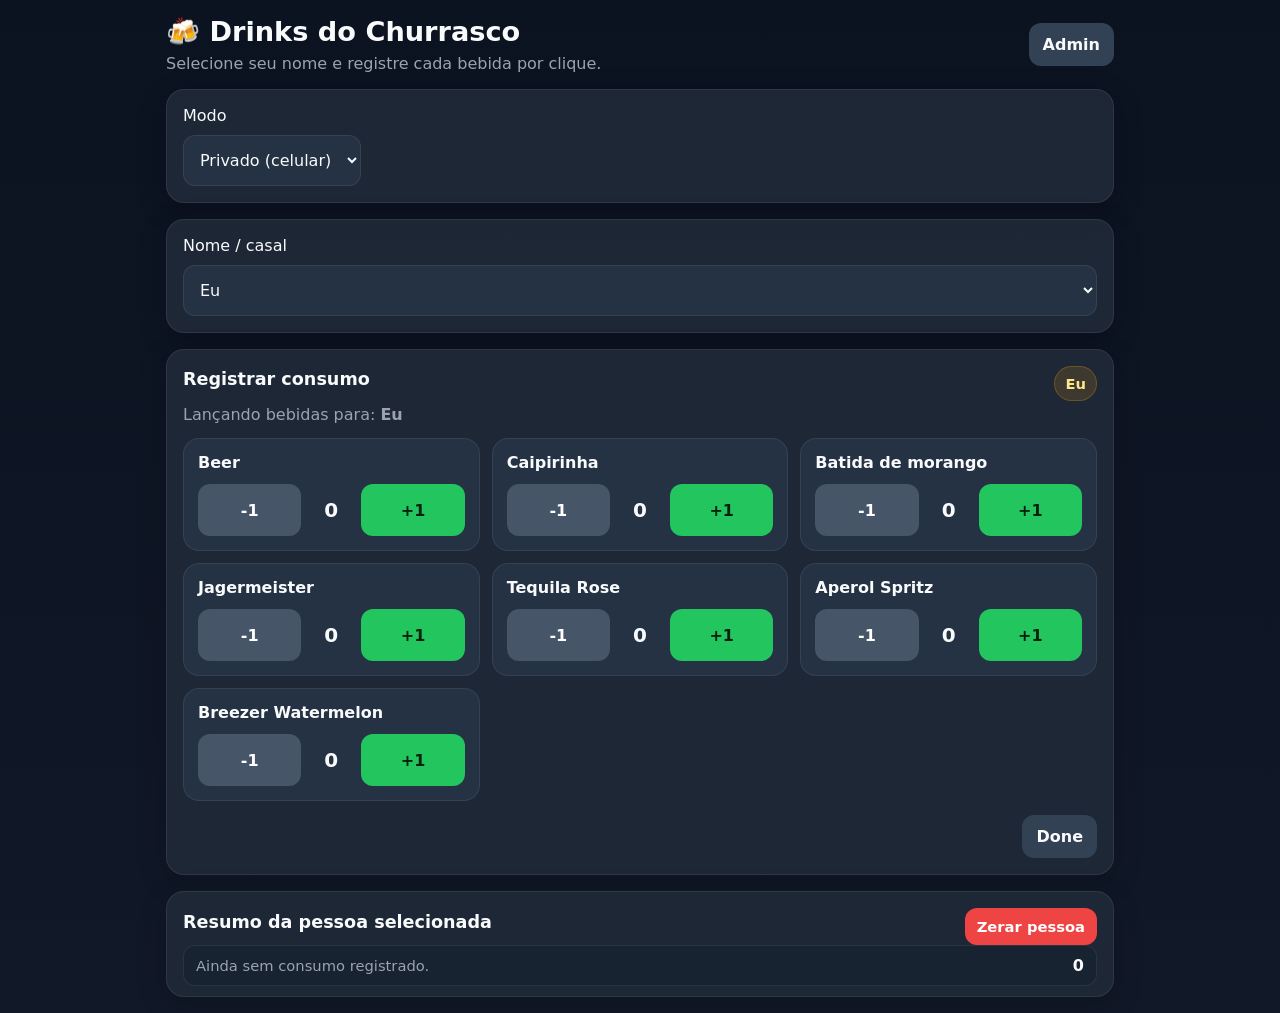
==== index.html @ 1e62841d "feat: churrasco drinks tracker" ====
<!doctype html>
<html lang="pt-BR">
<head>
  <meta charset="UTF-8" />
  <meta name="viewport" content="width=device-width, initial-scale=1.0" />
  <title>Churrasco Drinks Tracker</title>
  <link rel="stylesheet" href="styles.css" />
</head>
<body>
  <div class="app">
    <header class="topbar">
      <div>
        <h1>🍻 Drinks do Churrasco</h1>
        <p>Selecione seu nome e registre cada bebida por clique.</p>
      </div>
      <button id="adminToggle" class="secondary">Admin</button>
    </header>

    <main>
      <section class="card">
        <div class="section-title-row">
          <div>
            <label for="modeSelect">Modo</label>
            <select id="modeSelect">
              <option value="private">Privado (celular)</option>
              <option value="public">Público (tablet)</option>
            </select>
          </div>
          <button id="backToNamesBtn" class="secondary hidden small">Trocar nome</button>
        </div>
      </section>

      <section id="guestPickerSection" class="card">
        <label for="guestSelect">Nome / casal</label>
        <select id="guestSelect"></select>
        <div id="guestButtons" class="guest-buttons"></div>
      </section>

      <section id="drinksSection" class="card">
        <div class="section-title-row">
          <h2>Registrar consumo</h2>
          <div id="activeGuest" class="badge active-guest-badge"></div>
        </div>
        <p class="active-guest-note">Lançando bebidas para: <strong id="activeGuestText"></strong></p>
        <p id="feedbackMessage" class="feedback-message hidden"></p>
        <div id="drinksGrid" class="drinks-grid"></div>
        <div class="actions-row">
          <button id="switchGuestBtn" class="secondary">Voltar para lista de nomes</button>
          <button id="doneBtn" class="secondary">Done</button>
        </div>
      </section>

      <section class="card compact">
        <div class="section-title-row">
          <h2>Resumo da pessoa selecionada</h2>
          <button id="resetGuestBtn" class="danger small">Zerar pessoa</button>
        </div>
        <div id="guestSummary" class="summary-list"></div>
      </section>

      <section id="adminPanel" class="card hidden">
        <div class="section-title-row">
          <h2>Resumo geral / rateio</h2>
          <button id="exportBtn" class="secondary small">Copiar resumo</button>
        </div>

        <div class="admin-grid">
          <div>
            <label for="unitCost">Custo por unidade (£)</label>
            <input id="unitCost" type="number" step="0.01" min="0" placeholder="Ex: 1.05" />
            <p class="hint">O sistema arredonda para cima no próximo quarter. Ex: 1.05 → 1.25</p>
          </div>
          <div>
            <label for="roundStep">Quarter de arredondamento (£)</label>
            <select id="roundStep">
              <option value="0.25" selected>0.25</option>
              <option value="0.5">0.50</option>
              <option value="1">1.00</option>
            </select>
          </div>
        </div>

        <div class="totals-row">
          <div class="stat">
            <span>Total de unidades</span>
            <strong id="totalUnits">0</strong>
          </div>
          <div class="stat">
            <span>Valor arredondado por unidade</span>
            <strong id="roundedUnitCost">£0.00</strong>
          </div>
        </div>

        <div class="tables">
          <div>
            <h3>Totais por bebida</h3>
            <div id="drinkTotals" class="summary-list"></div>
          </div>
          <div>
            <h3>Totais por pessoa</h3>
            <div id="personTotals" class="summary-list"></div>
          </div>
        </div>
      </section>
    </main>
  </div>

  <script src="app.js"></script>
</body>
</html>
---- styles.css ----
:root {
  --bg: #111827;
  --card: #1f2937;
  --card-2: #243244;
  --text: #f9fafb;
  --muted: #9ca3af;
  --accent: #f59e0b;
  --accent-2: #22c55e;
  --danger: #ef4444;
  --border: rgba(255,255,255,0.08);
}

* { box-sizing: border-box; }
body {
  margin: 0;
  font-family: Inter, ui-sans-serif, system-ui, -apple-system, BlinkMacSystemFont, sans-serif;
  background: linear-gradient(180deg, #0b1220 0%, #111827 100%);
  color: var(--text);
}

.app {
  max-width: 980px;
  margin: 0 auto;
  padding: 16px;
}

.topbar, .section-title-row, .totals-row {
  display: flex;
  justify-content: space-between;
  align-items: center;
  gap: 12px;
}

.topbar h1 { margin: 0 0 6px; font-size: 1.7rem; }
.topbar p { margin: 0; color: var(--muted); }

.card {
  background: rgba(31, 41, 55, 0.95);
  border: 1px solid var(--border);
  border-radius: 18px;
  padding: 16px;
  margin-top: 16px;
  box-shadow: 0 8px 30px rgba(0,0,0,0.18);
}
.compact { padding-bottom: 10px; }
.hidden { display: none; }

label, h2, h3 { display: block; margin: 0 0 10px; }
h2 { font-size: 1.1rem; }
h3 { font-size: 1rem; color: #fde68a; }

select, input, button {
  font: inherit;
}

select, input {
  width: 100%;
  padding: 14px 12px;
  border-radius: 12px;
  border: 1px solid var(--border);
  background: var(--card-2);
  color: var(--text);
}

button {
  border: none;
  border-radius: 12px;
  padding: 12px 14px;
  cursor: pointer;
  background: var(--accent);
  color: #111827;
  font-weight: 700;
}
button.secondary { background: #334155; color: var(--text); }
button.danger { background: var(--danger); color: white; }
button.small { padding: 10px 12px; font-size: 0.92rem; }

.badge {
  background: rgba(245, 158, 11, 0.15);
  color: #fde68a;
  border: 1px solid rgba(245, 158, 11, 0.25);
  padding: 8px 10px;
  border-radius: 999px;
  font-size: 0.92rem;
}

.active-guest-badge {
  font-weight: 800;
}

.active-guest-note {
  margin: 4px 0 14px;
  color: var(--muted);
}

.feedback-message {
  margin: 0 0 14px;
  padding: 12px 14px;
  border-radius: 12px;
  background: rgba(34, 197, 94, 0.14);
  border: 1px solid rgba(34, 197, 94, 0.35);
  color: #bbf7d0;
  font-weight: 700;
}

.guest-buttons {
  display: grid;
  grid-template-columns: repeat(auto-fit, minmax(180px, 1fr));
  gap: 10px;
  margin-top: 14px;
}

.guest-btn {
  min-height: 56px;
  background: var(--card-2);
  color: var(--text);
  border: 1px solid var(--border);
}

.drinks-grid {
  display: grid;
  grid-template-columns: repeat(auto-fit, minmax(220px, 1fr));
  gap: 12px;
}

.actions-row {
  display: flex;
  justify-content: flex-end;
  margin-top: 14px;
}

.drink-card {
  background: var(--card-2);
  border: 1px solid var(--border);
  border-radius: 16px;
  padding: 14px;
}

.drink-card h3 {
  margin: 0 0 12px;
  color: var(--text);
}

.counter-row {
  display: flex;
  align-items: center;
  justify-content: space-between;
  gap: 8px;
}

.counter-value {
  min-width: 44px;
  text-align: center;
  font-size: 1.25rem;
  font-weight: 800;
}

.counter-btn {
  flex: 1;
  min-height: 52px;
}

.counter-btn.minus {
  background: #475569;
  color: white;
}

.counter-btn.plus {
  background: var(--accent-2);
  color: #06210f;
}

.summary-list {
  display: grid;
  gap: 8px;
}

.summary-item {
  display: flex;
  justify-content: space-between;
  align-items: center;
  gap: 10px;
  padding: 10px 12px;
  border-radius: 12px;
  background: #182331;
  border: 1px solid var(--border);
}

.summary-item .sub {
  color: var(--muted);
  font-size: 0.92rem;
}

.admin-grid, .tables {
  display: grid;
  grid-template-columns: 1fr 1fr;
  gap: 16px;
}

.stat {
  flex: 1;
  background: #182331;
  border: 1px solid var(--border);
  border-radius: 14px;
  padding: 12px;
}
.stat span {
  display: block;
  color: var(--muted);
  font-size: 0.92rem;
  margin-bottom: 6px;
}
.stat strong { font-size: 1.25rem; }
.hint { color: var(--muted); font-size: 0.88rem; }

@media (max-width: 720px) {
  .topbar, .section-title-row, .totals-row, .admin-grid, .tables {
    grid-template-columns: 1fr;
    display: grid;
  }
  .section-title-row .badge { justify-self: start; }
}
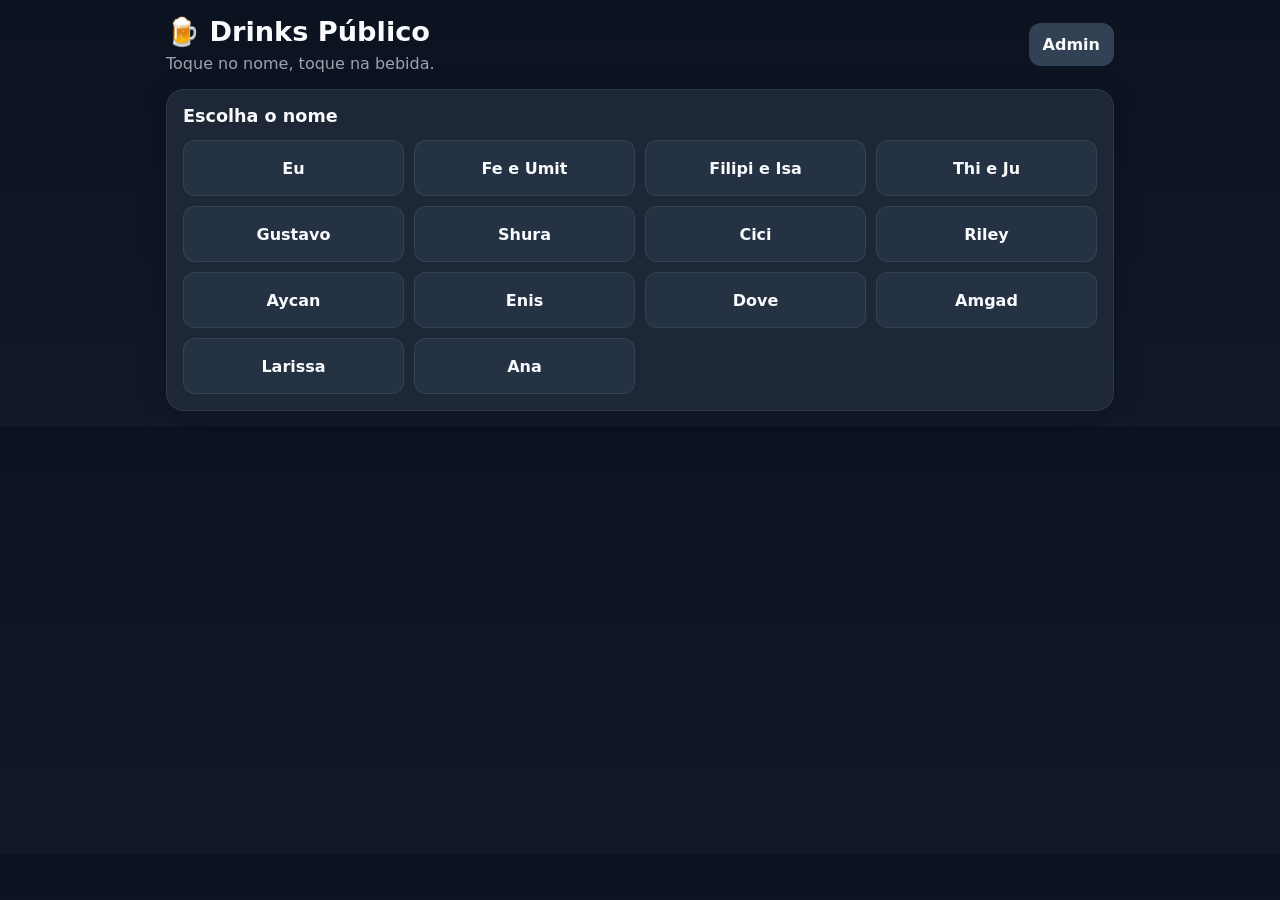
==== commit 710b9375: "feat: split public private admin flows" ====
--- a/index.html
+++ b/index.html
@@ -2,109 +2,11 @@
 <html lang="pt-BR">
 <head>
   <meta charset="UTF-8" />
+  <meta http-equiv="refresh" content="0; url=public.html" />
   <meta name="viewport" content="width=device-width, initial-scale=1.0" />
-  <title>Churrasco Drinks Tracker</title>
-  <link rel="stylesheet" href="styles.css" />
+  <title>Churrasco Drinks</title>
 </head>
 <body>
-  <div class="app">
-    <header class="topbar">
-      <div>
-        <h1>🍻 Drinks do Churrasco</h1>
-        <p>Selecione seu nome e registre cada bebida por clique.</p>
-      </div>
-      <button id="adminToggle" class="secondary">Admin</button>
-    </header>
-
-    <main>
-      <section class="card">
-        <div class="section-title-row">
-          <div>
-            <label for="modeSelect">Modo</label>
-            <select id="modeSelect">
-              <option value="private">Privado (celular)</option>
-              <option value="public">Público (tablet)</option>
-            </select>
-          </div>
-          <button id="backToNamesBtn" class="secondary hidden small">Trocar nome</button>
-        </div>
-      </section>
-
-      <section id="guestPickerSection" class="card">
-        <label for="guestSelect">Nome / casal</label>
-        <select id="guestSelect"></select>
-        <div id="guestButtons" class="guest-buttons"></div>
-      </section>
-
-      <section id="drinksSection" class="card">
-        <div class="section-title-row">
-          <h2>Registrar consumo</h2>
-          <div id="activeGuest" class="badge active-guest-badge"></div>
-        </div>
-        <p class="active-guest-note">Lançando bebidas para: <strong id="activeGuestText"></strong></p>
-        <p id="feedbackMessage" class="feedback-message hidden"></p>
-        <div id="drinksGrid" class="drinks-grid"></div>
-        <div class="actions-row">
-          <button id="switchGuestBtn" class="secondary">Voltar para lista de nomes</button>
-          <button id="doneBtn" class="secondary">Done</button>
-        </div>
-      </section>
-
-      <section class="card compact">
-        <div class="section-title-row">
-          <h2>Resumo da pessoa selecionada</h2>
-          <button id="resetGuestBtn" class="danger small">Zerar pessoa</button>
-        </div>
-        <div id="guestSummary" class="summary-list"></div>
-      </section>
-
-      <section id="adminPanel" class="card hidden">
-        <div class="section-title-row">
-          <h2>Resumo geral / rateio</h2>
-          <button id="exportBtn" class="secondary small">Copiar resumo</button>
-        </div>
-
-        <div class="admin-grid">
-          <div>
-            <label for="unitCost">Custo por unidade (£)</label>
-            <input id="unitCost" type="number" step="0.01" min="0" placeholder="Ex: 1.05" />
-            <p class="hint">O sistema arredonda para cima no próximo quarter. Ex: 1.05 → 1.25</p>
-          </div>
-          <div>
-            <label for="roundStep">Quarter de arredondamento (£)</label>
-            <select id="roundStep">
-              <option value="0.25" selected>0.25</option>
-              <option value="0.5">0.50</option>
-              <option value="1">1.00</option>
-            </select>
-          </div>
-        </div>
-
-        <div class="totals-row">
-          <div class="stat">
-            <span>Total de unidades</span>
-            <strong id="totalUnits">0</strong>
-          </div>
-          <div class="stat">
-            <span>Valor arredondado por unidade</span>
-            <strong id="roundedUnitCost">£0.00</strong>
-          </div>
-        </div>
-
-        <div class="tables">
-          <div>
-            <h3>Totais por bebida</h3>
-            <div id="drinkTotals" class="summary-list"></div>
-          </div>
-          <div>
-            <h3>Totais por pessoa</h3>
-            <div id="personTotals" class="summary-list"></div>
-          </div>
-        </div>
-      </section>
-    </main>
-  </div>
-
-  <script src="app.js"></script>
+  <p>Redirecionando para <a href="public.html">public.html</a>...</p>
 </body>
 </html>
